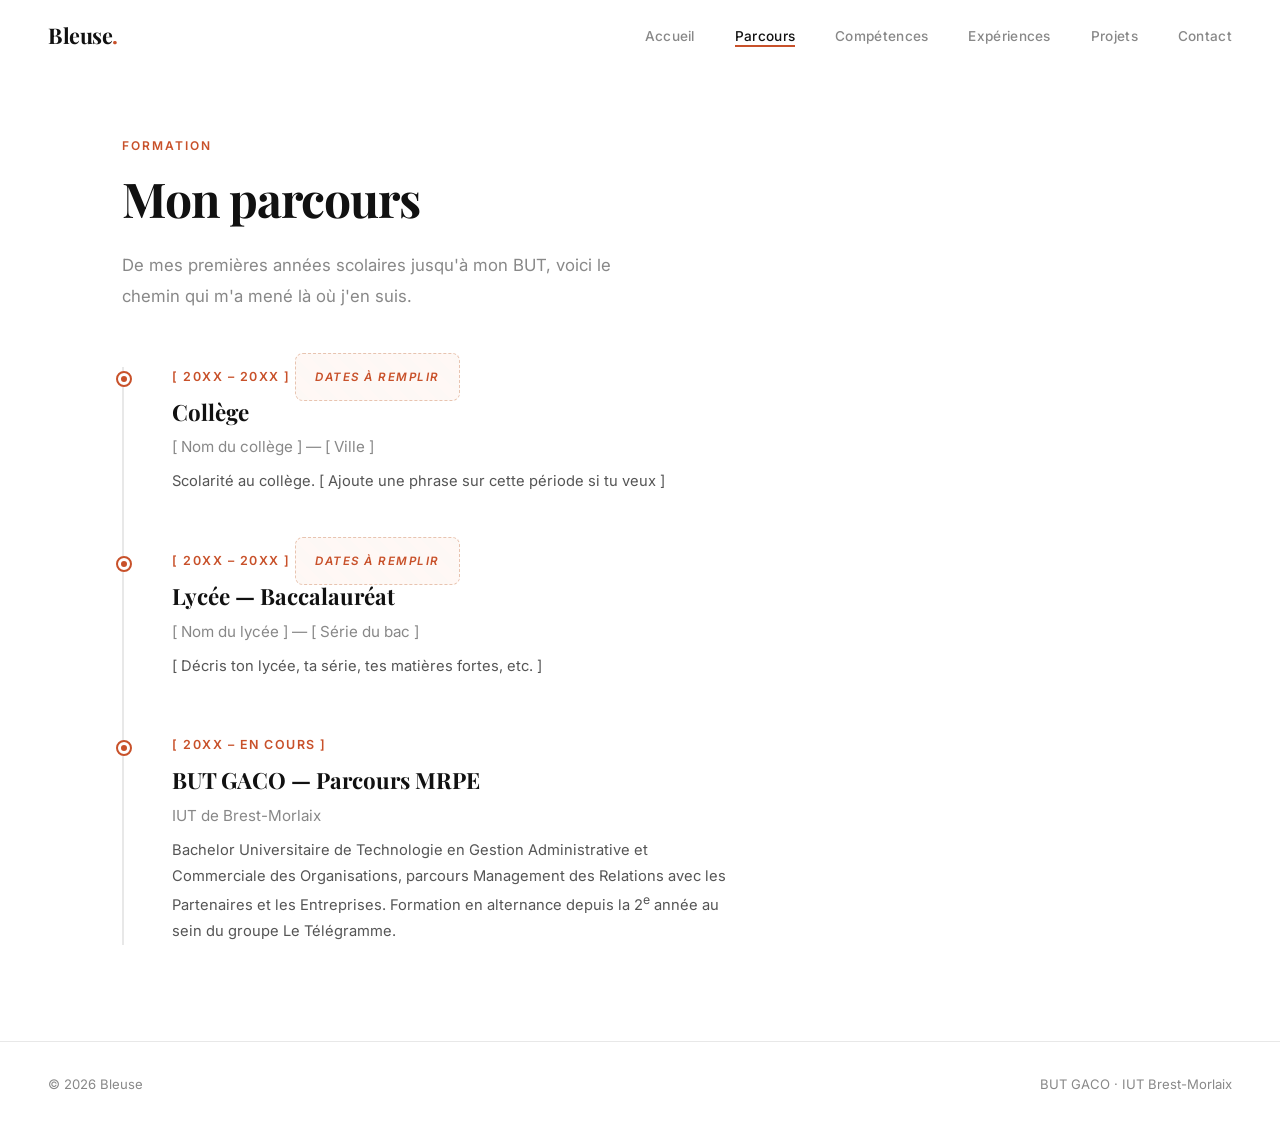
==== parcours.html @ 8c4c579a "feat: rebuild portfolio — modern multi-page site with trading card projects - 6 pages: Accueil, Parc" ====
<!DOCTYPE html>
<html lang="fr">
<head>
  <meta charset="UTF-8" />
  <meta name="viewport" content="width=device-width, initial-scale=1.0" />
  <title>Parcours — Bleuse</title>
  <link rel="preconnect" href="https://fonts.googleapis.com" />
  <link href="https://fonts.googleapis.com/css2?family=Playfair+Display:wght@400;700;900&family=Inter:wght@300;400;500;600&display=swap" rel="stylesheet" />
  <link rel="stylesheet" href="style.css" />
</head>
<body>

  <!-- ===== NAVIGATION ===== -->
  <nav class="nav" id="nav">
    <a href="index.html" class="nav-logo">Bleuse<span class="dot">.</span></a>
    <button class="nav-toggle" id="navToggle" aria-label="Ouvrir le menu">
      <span></span><span></span>
    </button>
    <ul class="nav-menu" id="navMenu">
      <li><a href="index.html" class="nav-link">Accueil</a></li>
      <li><a href="parcours.html" class="nav-link">Parcours</a></li>
      <li><a href="competences.html" class="nav-link">Compétences</a></li>
      <li><a href="experiences.html" class="nav-link">Expériences</a></li>
      <li><a href="projets.html" class="nav-link">Projets</a></li>
      <li><a href="contact.html" class="nav-link">Contact</a></li>
    </ul>
  </nav>

  <!-- ===== CONTENU ===== -->
  <main>
    <section class="section">
      <div class="container">

        <p class="section-label reveal">Formation</p>
        <h1 class="section-title reveal reveal-delay-1">Mon parcours</h1>
        <p class="section-sub reveal reveal-delay-2">
          De mes premières années scolaires jusqu'à mon BUT, voici le chemin qui m'a mené là où j'en suis.
        </p>

        <!-- ===== FRISE CHRONOLOGIQUE ===== -->
        <!-- ▼ Ajoute ou modifie les étapes ici. Duplique un bloc .timeline-item pour en ajouter. -->
        <div class="timeline">

          <!-- ÉTAPE 1 — Collège -->
          <div class="timeline-item reveal">
            <div class="timeline-dot"></div>
            <!-- ▼ Remplace "20XX – 20XX" par tes vraies dates -->
            <p class="timeline-date">[ 20XX – 20XX ] <span class="placeholder-block" style="display:inline;font-size:0.72rem;">dates à remplir</span></p>
            <h2 class="timeline-title">Collège</h2>
            <!-- ▼ Remplace par le nom de ton collège -->
            <p class="timeline-sub">[ Nom du collège ] — [ Ville ]</p>
            <p class="timeline-desc">
              <!-- ▼ Décris cette période si tu veux (optionnel) -->
              Scolarité au collège. [ Ajoute une phrase sur cette période si tu veux ]
            </p>
          </div>

          <!-- ÉTAPE 2 — Lycée -->
          <div class="timeline-item reveal">
            <div class="timeline-dot"></div>
            <p class="timeline-date">[ 20XX – 20XX ] <span class="placeholder-block" style="display:inline;font-size:0.72rem;">dates à remplir</span></p>
            <h2 class="timeline-title">Lycée — Baccalauréat</h2>
            <!-- ▼ Remplace par le nom de ton lycée et ta série de bac -->
            <p class="timeline-sub">[ Nom du lycée ] — [ Série du bac ]</p>
            <p class="timeline-desc">
              <!-- ▼ Décris cette période -->
              [ Décris ton lycée, ta série, tes matières fortes, etc. ]
            </p>
          </div>

          <!-- ÉTAPE 3 — BUT GACO -->
          <div class="timeline-item reveal">
            <div class="timeline-dot" style="background: var(--accent); outline-color: var(--accent);"></div>
            <p class="timeline-date">[ 20XX – En cours ]</p>
            <h2 class="timeline-title">BUT GACO — Parcours MRPE</h2>
            <p class="timeline-sub">IUT de Brest-Morlaix</p>
            <p class="timeline-desc">
              Bachelor Universitaire de Technologie en Gestion Administrative et Commerciale des Organisations,
              parcours Management des Relations avec les Partenaires et les Entreprises.
              Formation en alternance depuis la 2<sup>e</sup> année au sein du groupe Le Télégramme.
            </p>
          </div>

          <!-- ▼ AJOUTE D'AUTRES ÉTAPES ICI si besoin (copie-colle un .timeline-item) -->

        </div>

      </div>
    </section>
  </main>

  <!-- ===== FOOTER ===== -->
  <footer>
    <span>© 2026 Bleuse</span>
    <span>BUT GACO · IUT Brest-Morlaix</span>
  </footer>

  <script src="script.js"></script>
</body>
</html>
---- style.css ----
/* ============================================
   VARIABLES GLOBALES — modifie les couleurs ici
   ============================================ */
:root {
  --bg: #ffffff;
  --bg-alt: #f7f6f3;
  --text: #111111;
  --muted: #888888;
  --border: #e8e8e8;
  --accent: #c8512a;        /* couleur principale — change ici */
  --accent-light: #fdf0eb;
  --nav-h: 72px;
  --radius: 14px;
  --shadow: 0 4px 24px rgba(0,0,0,0.07);
  --shadow-hover: 0 16px 48px rgba(0,0,0,0.14);
  --font-serif: 'Playfair Display', Georgia, serif;
  --font-sans: 'Inter', system-ui, sans-serif;
  --transition: 0.35s cubic-bezier(0.4, 0, 0.2, 1);
}

/* ============================================
   RESET
   ============================================ */
*, *::before, *::after { box-sizing: border-box; margin: 0; padding: 0; }
html { scroll-behavior: smooth; -webkit-font-smoothing: antialiased; }
body { background: var(--bg); color: var(--text); font-family: var(--font-sans); line-height: 1.6; overflow-x: hidden; }
a { color: inherit; text-decoration: none; }
ul { list-style: none; }
img { max-width: 100%; display: block; }
button { cursor: pointer; border: none; background: none; font-family: inherit; }

/* ============================================
   NAVIGATION — partagée sur toutes les pages
   ============================================ */
.nav {
  position: fixed;
  top: 0; left: 0; right: 0;
  z-index: 200;
  height: var(--nav-h);
  display: flex;
  align-items: center;
  justify-content: space-between;
  padding: 0 3rem;
  background: rgba(255,255,255,0.92);
  backdrop-filter: blur(16px);
  -webkit-backdrop-filter: blur(16px);
  border-bottom: 1px solid transparent;
  transition: border-color var(--transition), box-shadow var(--transition);
}
.nav.scrolled { border-color: var(--border); }

.nav-logo {
  font-family: var(--font-serif);
  font-size: 1.35rem;
  font-weight: 700;
  letter-spacing: -0.5px;
}
.nav-logo .dot { color: var(--accent); }

.nav-menu {
  display: flex;
  align-items: center;
  gap: 2.5rem;
}
.nav-link {
  font-size: 0.85rem;
  font-weight: 500;
  color: var(--muted);
  letter-spacing: 0.3px;
  transition: color 0.2s;
  position: relative;
}
.nav-link::after {
  content: '';
  position: absolute;
  bottom: -3px; left: 0; right: 0;
  height: 1.5px;
  background: var(--accent);
  transform: scaleX(0);
  transition: transform 0.25s;
}
.nav-link:hover, .nav-link.active { color: var(--text); }
.nav-link:hover::after, .nav-link.active::after { transform: scaleX(1); }

/* Burger mobile */
.nav-toggle {
  display: none;
  flex-direction: column;
  gap: 5px;
  padding: 4px;
}
.nav-toggle span {
  display: block;
  width: 24px;
  height: 2px;
  background: var(--text);
  transition: transform 0.3s, opacity 0.3s;
}
.nav-toggle.open span:nth-child(1) { transform: translateY(7px) rotate(45deg); }
.nav-toggle.open span:nth-child(2) { opacity: 0; }

/* ============================================
   BOUTONS
   ============================================ */
.btn {
  display: inline-flex;
  align-items: center;
  gap: 0.5rem;
  padding: 0.8rem 2rem;
  border-radius: 99px;
  font-size: 0.88rem;
  font-weight: 600;
  letter-spacing: 0.3px;
  transition: all 0.25s;
}
.btn-dark {
  background: var(--text);
  color: #fff;
}
.btn-dark:hover { background: #333; transform: translateY(-2px); box-shadow: var(--shadow); }
.btn-outline {
  border: 1.5px solid var(--border);
  color: var(--text);
}
.btn-outline:hover { border-color: var(--text); transform: translateY(-2px); }
.btn-accent {
  background: var(--accent);
  color: #fff;
}
.btn-accent:hover { background: #b84521; transform: translateY(-2px); box-shadow: 0 8px 24px rgba(200,81,42,0.3); }

/* ============================================
   LAYOUT UTILITAIRES
   ============================================ */
.container {
  max-width: 1100px;
  margin: 0 auto;
  padding: 0 2rem;
}
.section {
  padding: calc(var(--nav-h) + 4rem) 2rem 6rem;
}
.section + .section { padding-top: 6rem; }

.section-label {
  font-size: 0.75rem;
  font-weight: 600;
  letter-spacing: 2px;
  text-transform: uppercase;
  color: var(--accent);
  margin-bottom: 1rem;
}
.section-title {
  font-family: var(--font-serif);
  font-size: clamp(2rem, 4vw, 3rem);
  font-weight: 700;
  line-height: 1.15;
  letter-spacing: -1px;
  margin-bottom: 1.5rem;
}
.section-sub {
  color: var(--muted);
  font-size: 1.05rem;
  max-width: 520px;
  line-height: 1.8;
  margin-bottom: 3.5rem;
}

/* ============================================
   ANIMATIONS AU SCROLL
   ============================================ */
.reveal {
  opacity: 0;
  transform: translateY(28px);
  transition: opacity 0.7s var(--transition), transform 0.7s var(--transition);
}
.reveal.visible { opacity: 1; transform: none; }
.reveal-delay-1 { transition-delay: 0.1s; }
.reveal-delay-2 { transition-delay: 0.2s; }
.reveal-delay-3 { transition-delay: 0.3s; }
.reveal-delay-4 { transition-delay: 0.4s; }

/* ============================================
   PAGE ACCUEIL (index.html)
   ============================================ */
.hero {
  min-height: 100vh;
  display: flex;
  flex-direction: column;
  justify-content: center;
  padding: calc(var(--nav-h) + 2rem) 3rem 4rem;
  max-width: 1100px;
  margin: 0 auto;
}
.hero-eyebrow {
  font-size: 0.8rem;
  font-weight: 600;
  letter-spacing: 2.5px;
  text-transform: uppercase;
  color: var(--accent);
  margin-bottom: 1.5rem;
}
.hero-name {
  font-family: var(--font-serif);
  font-size: clamp(4rem, 12vw, 10rem);
  font-weight: 900;
  letter-spacing: -4px;
  line-height: 0.9;
  color: var(--text);
  margin-bottom: 2.5rem;
}
.hero-name span { color: var(--accent); }
.hero-tagline {
  font-size: clamp(1rem, 2vw, 1.25rem);
  color: var(--muted);
  max-width: 560px;
  line-height: 1.7;
  margin-bottom: 3rem;
}
.hero-cta { display: flex; gap: 1rem; flex-wrap: wrap; }

.hero-scroll {
  position: absolute;
  bottom: 2.5rem;
  left: 3rem;
  display: flex;
  align-items: center;
  gap: 0.8rem;
  color: var(--muted);
  font-size: 0.75rem;
  letter-spacing: 1.5px;
  text-transform: uppercase;
}
.hero-scroll-line {
  width: 40px;
  height: 1px;
  background: var(--muted);
}

/* ============================================
   PAGE PARCOURS (parcours.html)
   ============================================ */
.timeline {
  position: relative;
  padding-left: 3rem;
  border-left: 2px solid var(--border);
  display: flex;
  flex-direction: column;
  gap: 3.5rem;
}
.timeline-item { position: relative; }
.timeline-dot {
  position: absolute;
  left: calc(-3rem - 6px);
  top: 0.4rem;
  width: 12px;
  height: 12px;
  border-radius: 50%;
  background: var(--accent);
  border: 3px solid var(--bg);
  outline: 2px solid var(--accent);
}
.timeline-date {
  font-size: 0.78rem;
  font-weight: 600;
  letter-spacing: 1.5px;
  text-transform: uppercase;
  color: var(--accent);
  margin-bottom: 0.5rem;
}
.timeline-title {
  font-family: var(--font-serif);
  font-size: 1.4rem;
  font-weight: 700;
  margin-bottom: 0.3rem;
}
.timeline-sub { color: var(--muted); font-size: 0.95rem; margin-bottom: 0.6rem; }
.timeline-desc { color: #555; font-size: 0.92rem; line-height: 1.75; max-width: 560px; }

/* ============================================
   PAGE COMPÉTENCES (competences.html)
   ============================================ */
.skills-grid {
  display: grid;
  grid-template-columns: repeat(auto-fit, minmax(260px, 1fr));
  gap: 1.5rem;
}
.skill-cat {
  background: var(--bg-alt);
  border: 1px solid var(--border);
  border-radius: var(--radius);
  padding: 2rem;
  transition: box-shadow 0.25s, transform 0.25s;
}
.skill-cat:hover { box-shadow: var(--shadow); transform: translateY(-3px); }
.skill-cat-icon { font-size: 1.8rem; margin-bottom: 1rem; }
.skill-cat-title {
  font-family: var(--font-serif);
  font-size: 1.1rem;
  font-weight: 700;
  margin-bottom: 1.2rem;
}
.skill-tags { display: flex; flex-wrap: wrap; gap: 0.5rem; }
.skill-tag {
  background: var(--bg);
  border: 1px solid var(--border);
  border-radius: 99px;
  padding: 0.3rem 0.9rem;
  font-size: 0.8rem;
  color: #555;
}
.skill-tag.placeholder { color: var(--muted); border-style: dashed; font-style: italic; }

/* ============================================
   PAGE EXPÉRIENCES (experiences.html)
   ============================================ */
.exp-list { display: flex; flex-direction: column; gap: 2rem; max-width: 760px; }
.exp-card {
  background: var(--bg-alt);
  border: 1px solid var(--border);
  border-radius: var(--radius);
  padding: 2.2rem;
  transition: box-shadow 0.25s;
}
.exp-card:hover { box-shadow: var(--shadow); }
.exp-header { display: flex; align-items: flex-start; justify-content: space-between; gap: 1rem; margin-bottom: 0.8rem; }
.exp-company {
  font-family: var(--font-serif);
  font-size: 1.25rem;
  font-weight: 700;
}
.exp-badge {
  font-size: 0.72rem;
  font-weight: 600;
  letter-spacing: 1px;
  padding: 0.3rem 0.9rem;
  border-radius: 99px;
  white-space: nowrap;
}
.exp-badge.current { background: var(--accent-light); color: var(--accent); }
.exp-badge.past { background: var(--bg-alt); border: 1px solid var(--border); color: var(--muted); }
.exp-role { font-weight: 600; color: var(--text); margin-bottom: 0.3rem; }
.exp-dates { font-size: 0.82rem; color: var(--muted); margin-bottom: 1rem; }
.exp-desc ul { padding-left: 1.2rem; list-style: disc; }
.exp-desc li { font-size: 0.92rem; color: #555; margin-bottom: 0.4rem; line-height: 1.65; }

/* ============================================
   PAGE PROJETS — CARTES (projets.html)
   ============================================ */
.cards-grid {
  display: grid;
  grid-template-columns: repeat(auto-fill, minmax(240px, 1fr));
  gap: 1.5rem;
}

/* Carte style "trading card" */
.card {
  aspect-ratio: 2 / 3;
  border-radius: 16px;
  border: 1px solid var(--border);
  overflow: hidden;
  cursor: pointer;
  box-shadow: var(--shadow);
  transition: transform 0.3s var(--transition), box-shadow 0.3s var(--transition);
  display: flex;
  flex-direction: column;
  background: var(--bg);
  position: relative;
}
.card:hover {
  transform: translateY(-10px) scale(1.02);
  box-shadow: var(--shadow-hover);
}

/* Partie haute colorée de la carte */
.card-visual {
  flex: 1;
  display: flex;
  align-items: flex-start;
  justify-content: space-between;
  padding: 1.2rem;
  position: relative;
}
.card-number {
  font-family: var(--font-serif);
  font-size: 0.75rem;
  font-weight: 700;
  color: rgba(255,255,255,0.7);
  letter-spacing: 1px;
}
.card-category {
  font-size: 0.65rem;
  font-weight: 600;
  letter-spacing: 1.5px;
  text-transform: uppercase;
  background: rgba(255,255,255,0.2);
  color: rgba(255,255,255,0.9);
  padding: 0.25rem 0.7rem;
  border-radius: 99px;
}

/* Partie basse de la carte (blanche) */
.card-body {
  padding: 1rem 1.2rem 1.2rem;
  background: var(--bg);
  border-top: 1px solid rgba(0,0,0,0.06);
}
.card-title {
  font-family: var(--font-serif);
  font-size: 1rem;
  font-weight: 700;
  line-height: 1.3;
  margin-bottom: 0.4rem;
}
.card-year {
  font-size: 0.78rem;
  color: var(--muted);
  font-weight: 500;
}

/* Panneau de détail projet */
.detail-overlay {
  position: fixed;
  inset: 0;
  background: rgba(0,0,0,0);
  z-index: 300;
  pointer-events: none;
  transition: background 0.4s;
}
.detail-overlay.open {
  background: rgba(0,0,0,0.4);
  pointer-events: all;
}
.detail-panel {
  position: fixed;
  top: 0; right: 0; bottom: 0;
  width: min(560px, 100vw);
  background: var(--bg);
  z-index: 301;
  overflow-y: auto;
  transform: translateX(100%);
  transition: transform 0.45s cubic-bezier(0.4, 0, 0.2, 1);
  padding: 3rem 2.5rem;
  box-shadow: -20px 0 60px rgba(0,0,0,0.12);
}
.detail-panel.open { transform: translateX(0); }

.detail-close {
  display: flex;
  align-items: center;
  gap: 0.5rem;
  font-size: 0.82rem;
  font-weight: 600;
  color: var(--muted);
  margin-bottom: 2.5rem;
  transition: color 0.2s;
}
.detail-close:hover { color: var(--text); }
.detail-close::before { content: '←'; font-size: 1rem; }

.detail-color-band {
  height: 6px;
  border-radius: 99px;
  margin-bottom: 2rem;
}
.detail-number { font-size: 0.78rem; color: var(--muted); letter-spacing: 1.5px; text-transform: uppercase; margin-bottom: 0.5rem; }
.detail-title {
  font-family: var(--font-serif);
  font-size: clamp(1.6rem, 4vw, 2.2rem);
  font-weight: 700;
  line-height: 1.2;
  margin-bottom: 0.7rem;
}
.detail-meta { color: var(--muted); font-size: 0.85rem; margin-bottom: 2rem; padding-bottom: 2rem; border-bottom: 1px solid var(--border); }
.detail-section-title { font-weight: 700; font-size: 0.82rem; letter-spacing: 1px; text-transform: uppercase; color: var(--accent); margin-bottom: 0.7rem; }
.detail-desc { color: #444; line-height: 1.8; font-size: 0.95rem; margin-bottom: 2rem; }
.detail-actions { display: flex; flex-direction: column; gap: 0.8rem; }

/* ============================================
   PAGE CONTACT (contact.html)
   ============================================ */
.contact-grid {
  display: grid;
  grid-template-columns: 1fr 1fr;
  gap: 4rem;
  align-items: start;
}
.contact-links { display: flex; flex-direction: column; gap: 1rem; }
.contact-item {
  display: flex;
  align-items: center;
  gap: 1.2rem;
  padding: 1.4rem 1.6rem;
  border: 1px solid var(--border);
  border-radius: var(--radius);
  transition: border-color 0.25s, box-shadow 0.25s;
}
.contact-item:hover { border-color: var(--accent); box-shadow: 0 4px 16px rgba(200,81,42,0.08); }
.contact-item-icon { font-size: 1.4rem; }
.contact-item-label { font-size: 0.72rem; font-weight: 700; letter-spacing: 1.5px; text-transform: uppercase; color: var(--muted); }
.contact-item-value { font-size: 0.92rem; font-weight: 500; margin-top: 0.1rem; }

.cv-section {
  background: var(--bg-alt);
  border: 1px solid var(--border);
  border-radius: var(--radius);
  padding: 2rem;
  text-align: center;
}
.cv-section p { color: var(--muted); font-size: 0.88rem; margin-bottom: 1.5rem; }

/* ============================================
   FOOTER
   ============================================ */
footer {
  border-top: 1px solid var(--border);
  padding: 2rem 3rem;
  display: flex;
  justify-content: space-between;
  align-items: center;
  color: var(--muted);
  font-size: 0.82rem;
}

/* ============================================
   PLACEHOLDER — zones à remplir
   ============================================ */
.placeholder-block {
  background: repeating-linear-gradient(
    45deg,
    #fdf8f5,
    #fdf8f5 10px,
    #fff8f5 10px,
    #fff8f5 20px
  );
  border: 1.5px dashed #e8c4b0;
  border-radius: 8px;
  padding: 1rem 1.2rem;
  color: var(--accent);
  font-size: 0.82rem;
  font-style: italic;
  margin-top: 0.5rem;
}

/* ============================================
   RESPONSIVE MOBILE
   ============================================ */
@media (max-width: 768px) {
  .nav { padding: 0 1.5rem; }
  .nav-menu {
    display: none;
    position: fixed;
    top: var(--nav-h); left: 0; right: 0;
    background: var(--bg);
    border-bottom: 1px solid var(--border);
    flex-direction: column;
    gap: 0;
    padding: 1rem 0;
  }
  .nav-menu.open { display: flex; }
  .nav-link { padding: 0.9rem 2rem; font-size: 0.95rem; }
  .nav-link::after { display: none; }
  .nav-toggle { display: flex; }

  .hero { padding: calc(var(--nav-h) + 2rem) 1.5rem 4rem; }
  .hero-name { letter-spacing: -2px; }
  .hero-scroll { display: none; }

  .section { padding: calc(var(--nav-h) + 2rem) 1.5rem 4rem; }

  .contact-grid { grid-template-columns: 1fr; gap: 2rem; }

  .cards-grid { grid-template-columns: repeat(2, 1fr); gap: 1rem; }

  footer { flex-direction: column; gap: 0.5rem; text-align: center; }
}

@media (max-width: 400px) {
  .cards-grid { grid-template-columns: 1fr; }
}
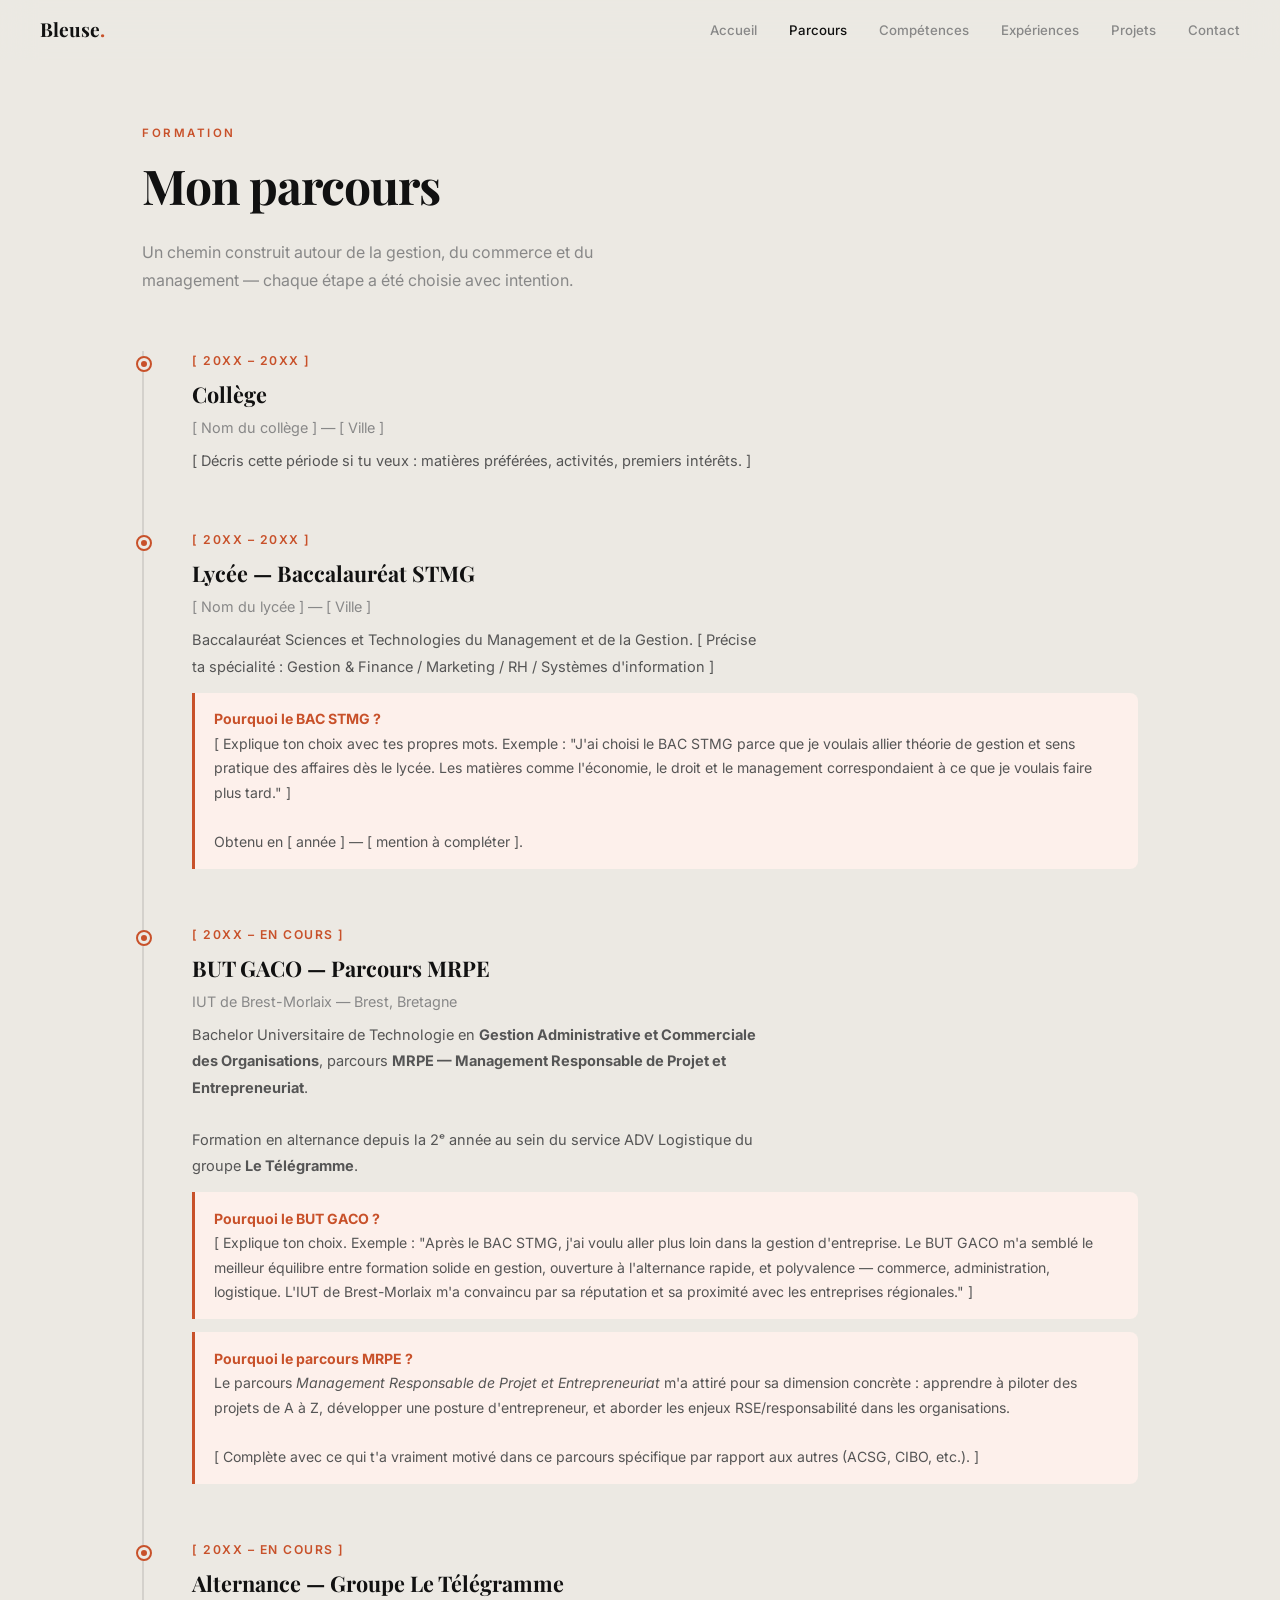
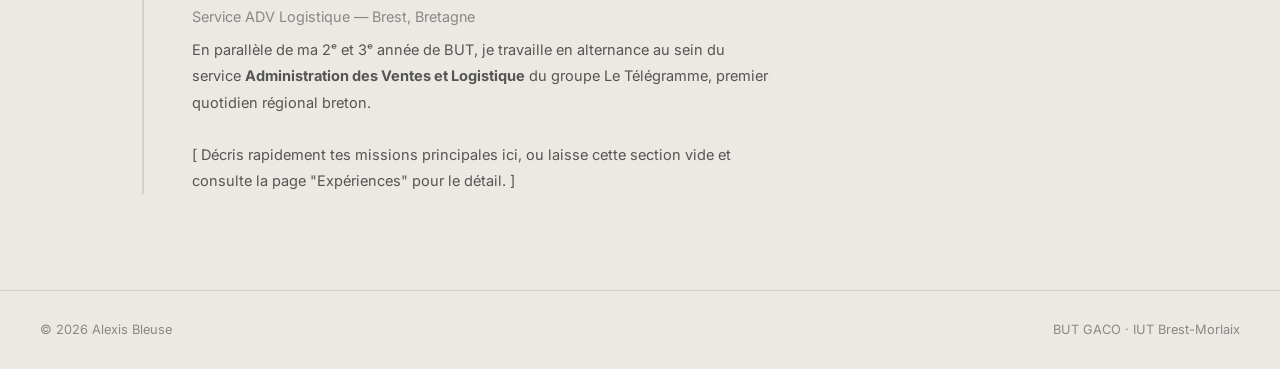
==== commit c3991123: "feat: trading card portfolio — full evanfasquelle-inspired redesign - 12 trading cards (PROFILE holo" ====
--- a/parcours.html
+++ b/parcours.html
@@ -3,7 +3,7 @@
 <head>
   <meta charset="UTF-8" />
   <meta name="viewport" content="width=device-width, initial-scale=1.0" />
-  <title>Parcours — Bleuse</title>
+  <title>Parcours — Alexis Bleuse</title>
   <link rel="preconnect" href="https://fonts.googleapis.com" />
   <link href="https://fonts.googleapis.com/css2?family=Playfair+Display:wght@400;700;900&family=Inter:wght@300;400;500;600&display=swap" rel="stylesheet" />
   <link rel="stylesheet" href="style.css" />
@@ -13,9 +13,7 @@
   <!-- ===== NAVIGATION ===== -->
   <nav class="nav" id="nav">
     <a href="index.html" class="nav-logo">Bleuse<span class="dot">.</span></a>
-    <button class="nav-toggle" id="navToggle" aria-label="Ouvrir le menu">
-      <span></span><span></span>
-    </button>
+    <button class="nav-toggle" id="navToggle" aria-label="Menu"><span></span><span></span></button>
     <ul class="nav-menu" id="navMenu">
       <li><a href="index.html" class="nav-link">Accueil</a></li>
       <li><a href="parcours.html" class="nav-link">Parcours</a></li>
@@ -26,7 +24,6 @@
     </ul>
   </nav>
 
-  <!-- ===== CONTENU ===== -->
   <main>
     <section class="section">
       <div class="container">
@@ -34,50 +31,91 @@
         <p class="section-label reveal">Formation</p>
         <h1 class="section-title reveal reveal-delay-1">Mon parcours</h1>
         <p class="section-sub reveal reveal-delay-2">
-          De mes premières années scolaires jusqu'à mon BUT, voici le chemin qui m'a mené là où j'en suis.
+          Un chemin construit autour de la gestion, du commerce et du management — chaque étape a été choisie avec intention.
         </p>
 
-        <!-- ===== FRISE CHRONOLOGIQUE ===== -->
-        <!-- ▼ Ajoute ou modifie les étapes ici. Duplique un bloc .timeline-item pour en ajouter. -->
         <div class="timeline">
 
-          <!-- ÉTAPE 1 — Collège -->
+          <!-- COLLÈGE -->
           <div class="timeline-item reveal">
             <div class="timeline-dot"></div>
-            <!-- ▼ Remplace "20XX – 20XX" par tes vraies dates -->
-            <p class="timeline-date">[ 20XX – 20XX ] <span class="placeholder-block" style="display:inline;font-size:0.72rem;">dates à remplir</span></p>
+            <!-- ▼ Remplace les dates et le nom de l'établissement -->
+            <p class="timeline-date">[ 20XX – 20XX ]</p>
             <h2 class="timeline-title">Collège</h2>
-            <!-- ▼ Remplace par le nom de ton collège -->
             <p class="timeline-sub">[ Nom du collège ] — [ Ville ]</p>
             <p class="timeline-desc">
-              <!-- ▼ Décris cette période si tu veux (optionnel) -->
-              Scolarité au collège. [ Ajoute une phrase sur cette période si tu veux ]
+              [ Décris cette période si tu veux : matières préférées, activités, premiers intérêts. ]
             </p>
           </div>
 
-          <!-- ÉTAPE 2 — Lycée -->
+          <!-- LYCÉE — BAC STMG (ou autre) -->
           <div class="timeline-item reveal">
             <div class="timeline-dot"></div>
-            <p class="timeline-date">[ 20XX – 20XX ] <span class="placeholder-block" style="display:inline;font-size:0.72rem;">dates à remplir</span></p>
-            <h2 class="timeline-title">Lycée — Baccalauréat</h2>
-            <!-- ▼ Remplace par le nom de ton lycée et ta série de bac -->
-            <p class="timeline-sub">[ Nom du lycée ] — [ Série du bac ]</p>
+            <!-- ▼ Remplace "STMG" si tu as fait un autre bac -->
+            <p class="timeline-date">[ 20XX – 20XX ]</p>
+            <h2 class="timeline-title">Lycée — Baccalauréat STMG</h2>
+            <!-- ▼ Nom du lycée -->
+            <p class="timeline-sub">[ Nom du lycée ] — [ Ville ]</p>
             <p class="timeline-desc">
-              <!-- ▼ Décris cette période -->
-              [ Décris ton lycée, ta série, tes matières fortes, etc. ]
+              Baccalauréat Sciences et Technologies du Management et de la Gestion.
+              [ Précise ta spécialité : Gestion & Finance / Marketing / RH / Systèmes d'information ]
             </p>
+            <!-- Encadré "Pourquoi ce choix ?" -->
+            <div class="timeline-why reveal">
+              <strong>Pourquoi le BAC STMG ?</strong><br>
+              [ Explique ton choix avec tes propres mots. Exemple : "J'ai choisi le BAC STMG parce que
+              je voulais allier théorie de gestion et sens pratique des affaires dès le lycée. Les matières
+              comme l'économie, le droit et le management correspondaient à ce que je voulais faire plus tard." ]
+              <br><br>
+              <!-- ▼ Remplace par ta vraie mention/note si tu veux la mettre -->
+              Obtenu en [ année ] — [ mention à compléter ].
+            </div>
           </div>
 
-          <!-- ÉTAPE 3 — BUT GACO -->
+          <!-- BUT GACO -->
           <div class="timeline-item reveal">
-            <div class="timeline-dot" style="background: var(--accent); outline-color: var(--accent);"></div>
+            <div class="timeline-dot" style="background:var(--accent);outline-color:var(--accent);"></div>
             <p class="timeline-date">[ 20XX – En cours ]</p>
             <h2 class="timeline-title">BUT GACO — Parcours MRPE</h2>
-            <p class="timeline-sub">IUT de Brest-Morlaix</p>
+            <p class="timeline-sub">IUT de Brest-Morlaix — Brest, Bretagne</p>
             <p class="timeline-desc">
-              Bachelor Universitaire de Technologie en Gestion Administrative et Commerciale des Organisations,
-              parcours Management des Relations avec les Partenaires et les Entreprises.
-              Formation en alternance depuis la 2<sup>e</sup> année au sein du groupe Le Télégramme.
+              Bachelor Universitaire de Technologie en <strong>Gestion Administrative et Commerciale des Organisations</strong>,
+              parcours <strong>MRPE — Management Responsable de Projet et Entrepreneuriat</strong>.
+              <br><br>
+              Formation en alternance depuis la 2ᵉ année au sein du service ADV Logistique du groupe
+              <strong>Le Télégramme</strong>.
+            </p>
+            <div class="timeline-why reveal">
+              <strong>Pourquoi le BUT GACO ?</strong><br>
+              [ Explique ton choix. Exemple : "Après le BAC STMG, j'ai voulu aller plus loin dans la gestion
+              d'entreprise. Le BUT GACO m'a semblé le meilleur équilibre entre formation solide en gestion,
+              ouverture à l'alternance rapide, et polyvalence — commerce, administration, logistique. L'IUT de
+              Brest-Morlaix m'a convaincu par sa réputation et sa proximité avec les entreprises régionales." ]
+            </div>
+            <div class="timeline-why reveal" style="margin-top:0.8rem;">
+              <strong>Pourquoi le parcours MRPE ?</strong><br>
+              Le parcours <em>Management Responsable de Projet et Entrepreneuriat</em> m'a attiré pour sa
+              dimension concrète : apprendre à piloter des projets de A à Z, développer une posture
+              d'entrepreneur, et aborder les enjeux RSE/responsabilité dans les organisations.
+              <br><br>
+              [ Complète avec ce qui t'a vraiment motivé dans ce parcours spécifique par rapport aux autres
+              (ACSG, CIBO, etc.). ]
+            </div>
+          </div>
+
+          <!-- ALTERNANCE (peut rester ici ou aller dans "Expériences") -->
+          <div class="timeline-item reveal">
+            <div class="timeline-dot" style="background:var(--accent);outline-color:var(--accent);"></div>
+            <p class="timeline-date">[ 20XX – En cours ]</p>
+            <h2 class="timeline-title">Alternance — Groupe Le Télégramme</h2>
+            <p class="timeline-sub">Service ADV Logistique — Brest, Bretagne</p>
+            <p class="timeline-desc">
+              En parallèle de ma 2ᵉ et 3ᵉ année de BUT, je travaille en alternance au sein du service
+              <strong>Administration des Ventes et Logistique</strong> du groupe Le Télégramme,
+              premier quotidien régional breton.
+              <br><br>
+              [ Décris rapidement tes missions principales ici, ou laisse cette section vide et
+              consulte la page "Expériences" pour le détail. ]
             </p>
           </div>
 
@@ -89,9 +127,8 @@
     </section>
   </main>
 
-  <!-- ===== FOOTER ===== -->
   <footer>
-    <span>© 2026 Bleuse</span>
+    <span>© 2026 Alexis Bleuse</span>
     <span>BUT GACO · IUT Brest-Morlaix</span>
   </footer>
 
--- a/style.css
+++ b/style.css
@@ -1,36 +1,40 @@
 /* ============================================
-   VARIABLES GLOBALES — modifie les couleurs ici
+   VARIABLES — modifie les couleurs ici
    ============================================ */
 :root {
-  --bg: #ffffff;
-  --bg-alt: #f7f6f3;
+  --bg: #ece9e3;            /* beige chaud du fond */
+  --card-bg: #ffffff;
   --text: #111111;
   --muted: #888888;
-  --border: #e8e8e8;
-  --accent: #c8512a;        /* couleur principale — change ici */
+  --border: rgba(0,0,0,0.1);
+  --accent: #c8512a;
   --accent-light: #fdf0eb;
-  --nav-h: 72px;
-  --radius: 14px;
-  --shadow: 0 4px 24px rgba(0,0,0,0.07);
-  --shadow-hover: 0 16px 48px rgba(0,0,0,0.14);
+  --nav-h: 60px;
+  --card-w: 300px;
+  --card-h: 420px;
   --font-serif: 'Playfair Display', Georgia, serif;
   --font-sans: 'Inter', system-ui, sans-serif;
-  --transition: 0.35s cubic-bezier(0.4, 0, 0.2, 1);
+  --ease: cubic-bezier(0.4, 0, 0.2, 1);
 }
 
 /* ============================================
    RESET
    ============================================ */
 *, *::before, *::after { box-sizing: border-box; margin: 0; padding: 0; }
-html { scroll-behavior: smooth; -webkit-font-smoothing: antialiased; }
-body { background: var(--bg); color: var(--text); font-family: var(--font-sans); line-height: 1.6; overflow-x: hidden; }
+html { -webkit-font-smoothing: antialiased; }
+body {
+  background: var(--bg);
+  color: var(--text);
+  font-family: var(--font-sans);
+  line-height: 1.6;
+  overflow-x: hidden;
+}
 a { color: inherit; text-decoration: none; }
 ul { list-style: none; }
-img { max-width: 100%; display: block; }
 button { cursor: pointer; border: none; background: none; font-family: inherit; }
 
 /* ============================================
-   NAVIGATION — partagée sur toutes les pages
+   NAVIGATION (pages secondaires)
    ============================================ */
 .nav {
   position: fixed;
@@ -40,140 +44,62 @@
   display: flex;
   align-items: center;
   justify-content: space-between;
-  padding: 0 3rem;
-  background: rgba(255,255,255,0.92);
+  padding: 0 2.5rem;
+  background: rgba(236,233,227,0.9);
   backdrop-filter: blur(16px);
   -webkit-backdrop-filter: blur(16px);
   border-bottom: 1px solid transparent;
-  transition: border-color var(--transition), box-shadow var(--transition);
+  transition: border-color 0.3s;
 }
 .nav.scrolled { border-color: var(--border); }
-
-.nav-logo {
-  font-family: var(--font-serif);
-  font-size: 1.35rem;
-  font-weight: 700;
-  letter-spacing: -0.5px;
-}
+.nav-logo { font-family: var(--font-serif); font-size: 1.2rem; font-weight: 700; }
 .nav-logo .dot { color: var(--accent); }
-
-.nav-menu {
-  display: flex;
-  align-items: center;
-  gap: 2.5rem;
-}
-.nav-link {
+.nav-menu { display: flex; align-items: center; gap: 2rem; }
+.nav-link { font-size: 0.83rem; font-weight: 500; color: var(--muted); transition: color 0.2s; }
+.nav-link:hover, .nav-link.active { color: var(--text); }
+.nav-toggle { display: none; flex-direction: column; gap: 5px; }
+.nav-toggle span { display: block; width: 22px; height: 1.5px; background: var(--text); transition: 0.3s; }
+.nav-toggle.open span:nth-child(1) { transform: translateY(6.5px) rotate(45deg); }
+.nav-toggle.open span:nth-child(2) { opacity: 0; }
+
+/* ============================================
+   BOUTONS
+   ============================================ */
+.btn {
+  display: inline-flex; align-items: center; gap: 0.4rem;
+  padding: 0.75rem 1.8rem;
+  border-radius: 99px;
   font-size: 0.85rem;
-  font-weight: 500;
-  color: var(--muted);
-  letter-spacing: 0.3px;
-  transition: color 0.2s;
-  position: relative;
-}
-.nav-link::after {
-  content: '';
-  position: absolute;
-  bottom: -3px; left: 0; right: 0;
-  height: 1.5px;
-  background: var(--accent);
-  transform: scaleX(0);
-  transition: transform 0.25s;
-}
-.nav-link:hover, .nav-link.active { color: var(--text); }
-.nav-link:hover::after, .nav-link.active::after { transform: scaleX(1); }
-
-/* Burger mobile */
-.nav-toggle {
-  display: none;
-  flex-direction: column;
-  gap: 5px;
-  padding: 4px;
-}
-.nav-toggle span {
-  display: block;
-  width: 24px;
-  height: 2px;
-  background: var(--text);
-  transition: transform 0.3s, opacity 0.3s;
-}
-.nav-toggle.open span:nth-child(1) { transform: translateY(7px) rotate(45deg); }
-.nav-toggle.open span:nth-child(2) { opacity: 0; }
-
-/* ============================================
-   BOUTONS
-   ============================================ */
-.btn {
-  display: inline-flex;
-  align-items: center;
-  gap: 0.5rem;
-  padding: 0.8rem 2rem;
-  border-radius: 99px;
-  font-size: 0.88rem;
   font-weight: 600;
-  letter-spacing: 0.3px;
-  transition: all 0.25s;
-}
-.btn-dark {
-  background: var(--text);
-  color: #fff;
-}
-.btn-dark:hover { background: #333; transform: translateY(-2px); box-shadow: var(--shadow); }
-.btn-outline {
-  border: 1.5px solid var(--border);
-  color: var(--text);
-}
-.btn-outline:hover { border-color: var(--text); transform: translateY(-2px); }
-.btn-accent {
-  background: var(--accent);
-  color: #fff;
-}
-.btn-accent:hover { background: #b84521; transform: translateY(-2px); box-shadow: 0 8px 24px rgba(200,81,42,0.3); }
-
-/* ============================================
-   LAYOUT UTILITAIRES
-   ============================================ */
-.container {
-  max-width: 1100px;
-  margin: 0 auto;
-  padding: 0 2rem;
-}
-.section {
-  padding: calc(var(--nav-h) + 4rem) 2rem 6rem;
-}
-.section + .section { padding-top: 6rem; }
-
+  transition: all 0.22s;
+  border: 1.5px solid transparent;
+}
+.btn-dark { background: var(--text); color: #fff; }
+.btn-dark:hover { background: #333; transform: translateY(-2px); }
+.btn-outline { border-color: var(--border); color: var(--text); }
+.btn-outline:hover { border-color: var(--text); }
+.btn-accent { background: var(--accent); color: #fff; }
+.btn-accent:hover { background: #b84521; transform: translateY(-2px); }
+
+/* ============================================
+   LAYOUTS PAGES SECONDAIRES
+   ============================================ */
+.container { max-width: 1060px; margin: 0 auto; padding: 0 2rem; }
+.section { padding: calc(var(--nav-h) + 4rem) 2rem 6rem; }
 .section-label {
-  font-size: 0.75rem;
-  font-weight: 600;
-  letter-spacing: 2px;
-  text-transform: uppercase;
-  color: var(--accent);
-  margin-bottom: 1rem;
+  font-size: 0.72rem; font-weight: 600; letter-spacing: 2.5px;
+  text-transform: uppercase; color: var(--accent); margin-bottom: 1rem;
 }
 .section-title {
   font-family: var(--font-serif);
   font-size: clamp(2rem, 4vw, 3rem);
-  font-weight: 700;
-  line-height: 1.15;
-  letter-spacing: -1px;
+  font-weight: 700; letter-spacing: -1px; line-height: 1.15;
   margin-bottom: 1.5rem;
 }
-.section-sub {
-  color: var(--muted);
-  font-size: 1.05rem;
-  max-width: 520px;
-  line-height: 1.8;
-  margin-bottom: 3.5rem;
-}
-
-/* ============================================
-   ANIMATIONS AU SCROLL
-   ============================================ */
-.reveal {
-  opacity: 0;
-  transform: translateY(28px);
-  transition: opacity 0.7s var(--transition), transform 0.7s var(--transition);
-}
+.section-sub { color: var(--muted); font-size: 1rem; max-width: 520px; line-height: 1.8; margin-bottom: 3.5rem; }
+
+/* Animations révélation */
+.reveal { opacity: 0; transform: translateY(24px); transition: opacity 0.65s var(--ease), transform 0.65s var(--ease); }
 .reveal.visible { opacity: 1; transform: none; }
 .reveal-delay-1 { transition-delay: 0.1s; }
 .reveal-delay-2 { transition-delay: 0.2s; }
@@ -181,400 +107,578 @@
 .reveal-delay-4 { transition-delay: 0.4s; }
 
 /* ============================================
-   PAGE ACCUEIL (index.html)
-   ============================================ */
-.hero {
-  min-height: 100vh;
-  display: flex;
-  flex-direction: column;
-  justify-content: center;
-  padding: calc(var(--nav-h) + 2rem) 3rem 4rem;
-  max-width: 1100px;
-  margin: 0 auto;
-}
-.hero-eyebrow {
+   PARCOURS — frise chronologique
+   ============================================ */
+.timeline { position: relative; padding-left: 3rem; border-left: 2px solid var(--border); display: flex; flex-direction: column; gap: 3.5rem; }
+.timeline-item { position: relative; }
+.timeline-dot { position: absolute; left: calc(-3rem - 6px); top: 0.4rem; width: 12px; height: 12px; border-radius: 50%; background: var(--accent); border: 3px solid var(--bg); outline: 2px solid var(--accent); }
+.timeline-date { font-size: 0.76rem; font-weight: 600; letter-spacing: 1.5px; text-transform: uppercase; color: var(--accent); margin-bottom: 0.4rem; }
+.timeline-title { font-family: var(--font-serif); font-size: 1.35rem; font-weight: 700; margin-bottom: 0.25rem; }
+.timeline-sub { color: var(--muted); font-size: 0.9rem; margin-bottom: 0.6rem; }
+.timeline-desc { color: #555; font-size: 0.91rem; line-height: 1.8; max-width: 580px; }
+.timeline-why { margin-top: 0.8rem; padding: 0.9rem 1.2rem; background: var(--accent-light); border-left: 3px solid var(--accent); border-radius: 0 8px 8px 0; font-size: 0.88rem; color: #555; line-height: 1.75; }
+.timeline-why strong { color: var(--accent); }
+
+/* ============================================
+   COMPÉTENCES
+   ============================================ */
+.skills-grid { display: grid; grid-template-columns: repeat(auto-fit, minmax(250px, 1fr)); gap: 1.5rem; }
+.skill-cat { background: rgba(255,255,255,0.7); border: 1px solid var(--border); border-radius: 14px; padding: 1.8rem; transition: transform 0.22s, box-shadow 0.22s; }
+.skill-cat:hover { transform: translateY(-3px); box-shadow: 0 8px 32px rgba(0,0,0,0.08); }
+.skill-cat-icon { font-size: 1.6rem; margin-bottom: 0.9rem; }
+.skill-cat-title { font-family: var(--font-serif); font-size: 1.05rem; font-weight: 700; margin-bottom: 1rem; }
+.skill-tags { display: flex; flex-wrap: wrap; gap: 0.45rem; }
+.skill-tag { background: var(--bg); border: 1px solid var(--border); border-radius: 99px; padding: 0.25rem 0.85rem; font-size: 0.78rem; color: #555; }
+.skill-tag.placeholder { color: var(--muted); border-style: dashed; font-style: italic; }
+
+/* ============================================
+   EXPÉRIENCES
+   ============================================ */
+.exp-list { display: flex; flex-direction: column; gap: 1.8rem; max-width: 760px; }
+.exp-card { background: rgba(255,255,255,0.7); border: 1px solid var(--border); border-radius: 14px; padding: 2rem; transition: box-shadow 0.22s; }
+.exp-card:hover { box-shadow: 0 8px 32px rgba(0,0,0,0.08); }
+.exp-header { display: flex; align-items: flex-start; justify-content: space-between; gap: 1rem; margin-bottom: 0.7rem; }
+.exp-company { font-family: var(--font-serif); font-size: 1.2rem; font-weight: 700; }
+.exp-badge { font-size: 0.7rem; font-weight: 600; letter-spacing: 1px; padding: 0.25rem 0.85rem; border-radius: 99px; white-space: nowrap; }
+.exp-badge.current { background: var(--accent-light); color: var(--accent); }
+.exp-badge.past { background: var(--bg); border: 1px solid var(--border); color: var(--muted); }
+.exp-role { font-weight: 600; margin-bottom: 0.25rem; }
+.exp-dates { font-size: 0.8rem; color: var(--muted); margin-bottom: 0.9rem; }
+.exp-desc ul { padding-left: 1.1rem; list-style: disc; }
+.exp-desc li { font-size: 0.9rem; color: #555; margin-bottom: 0.35rem; line-height: 1.65; }
+
+/* ============================================
+   CONTACT
+   ============================================ */
+.contact-grid { display: grid; grid-template-columns: 1fr 1fr; gap: 3rem; align-items: start; }
+.contact-links { display: flex; flex-direction: column; gap: 1rem; }
+.contact-item { display: flex; align-items: center; gap: 1.1rem; padding: 1.3rem 1.5rem; border: 1px solid var(--border); border-radius: 14px; background: rgba(255,255,255,0.7); transition: border-color 0.22s; }
+.contact-item:hover { border-color: var(--accent); }
+.contact-item-icon { font-size: 1.3rem; }
+.contact-item-label { font-size: 0.7rem; font-weight: 700; letter-spacing: 1.5px; text-transform: uppercase; color: var(--muted); }
+.contact-item-value { font-size: 0.9rem; font-weight: 500; margin-top: 0.1rem; }
+.cv-section { background: rgba(255,255,255,0.7); border: 1px solid var(--border); border-radius: 14px; padding: 2rem; text-align: center; }
+.cv-section p { color: var(--muted); font-size: 0.86rem; margin-bottom: 1.4rem; }
+
+/* ============================================
+   PLACEHOLDER
+   ============================================ */
+.placeholder-block {
+  background: repeating-linear-gradient(45deg, #fdf8f5, #fdf8f5 8px, #fff8f4 8px, #fff8f4 16px);
+  border: 1.5px dashed #e8c4b0; border-radius: 6px;
+  padding: 0.5rem 0.9rem; color: var(--accent);
+  font-size: 0.8rem; font-style: italic; display: block; margin-top: 0.5rem;
+}
+
+/* ============================================
+   FOOTER
+   ============================================ */
+footer { border-top: 1px solid var(--border); padding: 1.8rem 2.5rem; display: flex; justify-content: space-between; align-items: center; color: var(--muted); font-size: 0.8rem; }
+
+/* ============================================
+   GALERIE TRADING CARDS (index.html)
+   ============================================ */
+
+/* L'énorme texte en fond qui défile */
+.marquee-bg {
+  position: fixed;
+  top: 50%; left: 0; right: 0;
+  transform: translateY(-50%);
+  overflow: hidden;
+  pointer-events: none;
+  z-index: 0;
+  user-select: none;
+}
+.marquee-inner {
+  display: flex;
+  white-space: nowrap;
+  animation: marqueeScroll 25s linear infinite;
+}
+.marquee-inner span {
+  font-family: var(--font-serif);
+  font-size: clamp(80px, 14vw, 160px);
+  font-weight: 900;
+  color: var(--text);
+  opacity: 0.055;
+  padding-right: 4rem;
+  letter-spacing: -4px;
+  line-height: 1;
+}
+@keyframes marqueeScroll {
+  from { transform: translateX(0); }
+  to   { transform: translateX(-50%); }
+}
+
+/* Compteur de collection — coin haut gauche */
+.collection-slot {
+  position: fixed;
+  top: 1.5rem; left: 1.8rem;
+  z-index: 100;
+  display: flex;
+  align-items: center;
+  gap: 0.9rem;
+}
+.slot-thumb {
+  width: 44px; height: 62px;
+  border-radius: 6px;
+  border: 1.5px solid rgba(0,0,0,0.15);
+  background: rgba(255,255,255,0.5);
+  display: flex; align-items: center; justify-content: center;
+  font-size: 1.1rem;
+  overflow: hidden;
+  transition: all 0.4s var(--ease);
+  box-shadow: 0 2px 12px rgba(0,0,0,0.1);
+}
+.slot-thumb.has-card { background: var(--card-bg); }
+.slot-thumb img { width: 100%; height: 100%; object-fit: cover; }
+.slot-label-text {
+  font-size: 0.65rem;
+  font-weight: 700;
+  letter-spacing: 1.5px;
+  text-transform: uppercase;
+  line-height: 1.6;
+}
+.slot-count {
+  font-family: var(--font-serif);
+  font-size: 1.1rem;
+  font-weight: 700;
+  line-height: 1;
+}
+
+/* Pourcentage scroll — bas gauche */
+.scroll-pct {
+  position: fixed;
+  bottom: 2rem; left: 1.8rem;
+  z-index: 100;
+  font-family: var(--font-serif);
+  font-size: clamp(1.4rem, 3vw, 2rem);
+  font-weight: 900;
+  letter-spacing: -1px;
+  color: var(--text);
+  opacity: 0.7;
+  font-variant-numeric: tabular-nums;
+}
+
+/* Compteur de carte — bas droite */
+.card-counter {
+  position: fixed;
+  bottom: 2rem; right: 1.8rem;
+  z-index: 100;
+  font-size: 0.72rem;
+  font-weight: 600;
+  letter-spacing: 2px;
+  color: var(--muted);
+  font-variant-numeric: tabular-nums;
+}
+
+/* Bouton pilule — bas centre */
+.pill-btn {
+  position: fixed;
+  bottom: 1.8rem;
+  left: 50%; transform: translateX(-50%);
+  z-index: 100;
+  display: flex;
+  align-items: center;
+  gap: 0.6rem;
+  background: var(--text);
+  color: #fff;
+  padding: 0.65rem 1.6rem;
+  border-radius: 99px;
   font-size: 0.8rem;
   font-weight: 600;
-  letter-spacing: 2.5px;
+  letter-spacing: 0.3px;
+  white-space: nowrap;
+  transition: background 0.2s, transform 0.2s;
+  box-shadow: 0 4px 20px rgba(0,0,0,0.2);
+}
+.pill-btn:hover { background: #333; transform: translateX(-50%) translateY(-2px); }
+.pill-dot { width: 7px; height: 7px; border-radius: 50%; background: #4ade80; flex-shrink: 0; }
+
+/* Scène des cartes — zone fixe centrée */
+.cards-stage {
+  position: fixed;
+  inset: 0;
+  z-index: 10;
+  display: flex;
+  align-items: center;
+  justify-content: center;
+  pointer-events: none;
+}
+
+/* ============================================
+   TRADING CARD
+   ============================================ */
+.tcard {
+  position: absolute;
+  width: var(--card-w);
+  height: var(--card-h);
+  border-radius: 20px;
+  background: var(--card-bg);
+  border: 1px solid rgba(0,0,0,0.08);
+  box-shadow: 0 30px 80px rgba(0,0,0,0.22), 0 0 0 1px rgba(255,255,255,0.5) inset;
+  overflow: hidden;
+  display: flex;
+  flex-direction: column;
+  cursor: pointer;
+  pointer-events: none; /* activé via JS quand la carte est active */
+  transition: transform 0.08s linear, opacity 0.08s linear;
+  will-change: transform, opacity;
+  transform-origin: center center;
+  user-select: none;
+}
+.tcard.is-active { pointer-events: all; }
+.tcard:hover { box-shadow: 0 40px 100px rgba(0,0,0,0.3), 0 0 0 1px rgba(255,255,255,0.5) inset; }
+
+/* Haut de la carte */
+.tcard-top {
+  display: flex;
+  align-items: center;
+  justify-content: space-between;
+  padding: 0.9rem 1rem 0;
+  flex-shrink: 0;
+}
+.tcard-logo {
+  width: 28px; height: 28px;
+  border-radius: 50%;
+  background: var(--text);
+  color: #fff;
+  font-size: 0.6rem;
+  font-weight: 700;
+  display: flex; align-items: center; justify-content: center;
+  letter-spacing: 0.5px;
+}
+.tcard-type {
+  font-size: 0.6rem;
+  font-weight: 700;
+  letter-spacing: 1.5px;
+  color: var(--muted);
+  background: rgba(0,0,0,0.05);
+  padding: 0.2rem 0.6rem;
+  border-radius: 99px;
+}
+.tcard-badge {
+  position: absolute;
+  top: 0.7rem; left: 50%; transform: translateX(-50%);
+  font-size: 0.55rem;
+  font-weight: 700;
+  letter-spacing: 1.5px;
+  text-transform: uppercase;
+  background: var(--accent);
+  color: #fff;
+  padding: 0.2rem 0.7rem;
+  border-radius: 99px;
+}
+
+/* Zone visuelle centrale */
+.tcard-visual {
+  flex: 1;
+  margin: 0.7rem 0.9rem;
+  border-radius: 12px;
+  overflow: hidden;
+  position: relative;
+  display: flex;
+  align-items: center;
+  justify-content: center;
+}
+
+/* Titre du projet */
+.tcard-name {
+  font-family: var(--font-serif);
+  font-size: 1.15rem;
+  font-weight: 700;
+  line-height: 1.25;
+  padding: 0 1rem;
+  margin-bottom: 0.6rem;
+  flex-shrink: 0;
+}
+
+/* Ligne de stats bas */
+.tcard-bottom {
+  display: flex;
+  justify-content: space-between;
+  padding: 0 1rem;
+  margin-bottom: 0.5rem;
+  flex-shrink: 0;
+}
+.tcard-year, .tcard-num {
+  font-size: 0.58rem;
+  font-weight: 700;
+  letter-spacing: 1.5px;
+  text-transform: uppercase;
+  color: var(--muted);
+}
+
+/* Copyright tout en bas */
+.tcard-copyright {
+  text-align: center;
+  font-size: 0.48rem;
+  letter-spacing: 1.5px;
+  color: rgba(0,0,0,0.3);
+  padding: 0.4rem 1rem;
+  border-top: 1px solid rgba(0,0,0,0.06);
+  flex-shrink: 0;
+}
+
+/* Hint "cliquer" */
+.tcard-hint {
+  position: absolute;
+  bottom: -2rem;
+  left: 50%; transform: translateX(-50%);
+  font-size: 0.65rem;
+  color: var(--muted);
+  letter-spacing: 1px;
+  white-space: nowrap;
+  opacity: 0;
+  transition: opacity 0.3s, bottom 0.3s;
+}
+.tcard.is-active:hover .tcard-hint { opacity: 1; bottom: -1.5rem; }
+
+/* ============================================
+   CARTE HOLOGRAPHIQUE (PROFILE)
+   ============================================ */
+.tcard--holo .tcard-visual {
+  background: linear-gradient(
+    135deg,
+    #ff6b6b 0%, #feca57 15%, #48dbfb 30%,
+    #ff9ff3 45%, #54a0ff 60%, #5f27cd 75%, #ff6b81 90%, #ff6b6b 100%
+  );
+  background-size: 400% 400%;
+  animation: holoShift 5s ease infinite;
+}
+@keyframes holoShift {
+  0%   { background-position: 0% 50%; }
+  50%  { background-position: 100% 50%; }
+  100% { background-position: 0% 50%; }
+}
+.holo-avatar {
+  width: 80px; height: 80px;
+  border-radius: 50%;
+  background: rgba(255,255,255,0.25);
+  border: 2px solid rgba(255,255,255,0.5);
+  display: flex; align-items: center; justify-content: center;
+  font-family: var(--font-serif);
+  font-size: 2rem;
+  font-weight: 900;
+  color: #fff;
+  text-shadow: 0 2px 8px rgba(0,0,0,0.2);
+}
+/* Shimmer overlay sur la carte holo */
+.tcard--holo::after {
+  content: '';
+  position: absolute;
+  inset: 0;
+  background: linear-gradient(
+    105deg,
+    transparent 20%,
+    rgba(255,255,255,0.3) 50%,
+    transparent 80%
+  );
+  background-size: 200% 100%;
+  animation: holoShimmer 3s ease-in-out infinite;
+  pointer-events: none;
+  border-radius: 20px;
+}
+@keyframes holoShimmer {
+  0%   { background-position: -100% 0; }
+  100% { background-position: 200% 0; }
+}
+
+/* ============================================
+   ANIMATION : carte qui vole vers la collection
+   ============================================ */
+.tcard.collecting {
+  transition: transform 0.65s cubic-bezier(0.4, 0, 0.2, 1),
+              opacity 0.65s cubic-bezier(0.4, 0, 0.2, 1) !important;
+  pointer-events: none !important;
+  z-index: 500 !important;
+}
+
+/* ============================================
+   VUE DÉTAIL PROJET
+   ============================================ */
+.detail-view {
+  position: fixed;
+  inset: 0;
+  z-index: 300;
+  background: var(--bg);
+  display: grid;
+  grid-template-columns: 240px 1fr;
+  opacity: 0;
+  pointer-events: none;
+  transition: opacity 0.45s var(--ease);
+}
+.detail-view.open {
+  opacity: 1;
+  pointer-events: all;
+}
+
+/* Colonne gauche : carte miniature */
+.detail-left {
+  background: rgba(0,0,0,0.03);
+  border-right: 1px solid var(--border);
+  display: flex;
+  flex-direction: column;
+  align-items: center;
+  padding: 2rem 1.5rem;
+  gap: 1.5rem;
+}
+.detail-mini-card {
+  width: 120px;
+  height: 168px;
+  border-radius: 10px;
+  overflow: hidden;
+  box-shadow: 0 8px 30px rgba(0,0,0,0.2);
+  flex-shrink: 0;
+  display: flex;
+  flex-direction: column;
+}
+.detail-mini-card .mini-visual {
+  flex: 1;
+  display: flex; align-items: center; justify-content: center;
+  font-size: 1.5rem;
+}
+.detail-mini-card .mini-name {
+  font-family: var(--font-serif);
+  font-size: 0.55rem;
+  font-weight: 700;
+  padding: 0.3rem 0.5rem;
+  line-height: 1.3;
+  background: var(--card-bg);
+}
+.detail-collected-label {
+  font-size: 0.6rem;
+  font-weight: 700;
+  letter-spacing: 2px;
   text-transform: uppercase;
   color: var(--accent);
-  margin-bottom: 1.5rem;
-}
-.hero-name {
-  font-family: var(--font-serif);
-  font-size: clamp(4rem, 12vw, 10rem);
-  font-weight: 900;
-  letter-spacing: -4px;
-  line-height: 0.9;
-  color: var(--text);
-  margin-bottom: 2.5rem;
-}
-.hero-name span { color: var(--accent); }
-.hero-tagline {
-  font-size: clamp(1rem, 2vw, 1.25rem);
-  color: var(--muted);
-  max-width: 560px;
-  line-height: 1.7;
-  margin-bottom: 3rem;
-}
-.hero-cta { display: flex; gap: 1rem; flex-wrap: wrap; }
-
-.hero-scroll {
-  position: absolute;
-  bottom: 2.5rem;
-  left: 3rem;
-  display: flex;
-  align-items: center;
-  gap: 0.8rem;
-  color: var(--muted);
-  font-size: 0.75rem;
-  letter-spacing: 1.5px;
-  text-transform: uppercase;
-}
-.hero-scroll-line {
-  width: 40px;
-  height: 1px;
-  background: var(--muted);
-}
-
-/* ============================================
-   PAGE PARCOURS (parcours.html)
-   ============================================ */
-.timeline {
-  position: relative;
-  padding-left: 3rem;
-  border-left: 2px solid var(--border);
-  display: flex;
-  flex-direction: column;
-  gap: 3.5rem;
-}
-.timeline-item { position: relative; }
-.timeline-dot {
-  position: absolute;
-  left: calc(-3rem - 6px);
-  top: 0.4rem;
-  width: 12px;
-  height: 12px;
+  display: flex;
+  align-items: center;
+  gap: 0.4rem;
+}
+.detail-collected-label::before {
+  content: '✓';
+  width: 16px; height: 16px;
   border-radius: 50%;
   background: var(--accent);
-  border: 3px solid var(--bg);
-  outline: 2px solid var(--accent);
-}
-.timeline-date {
-  font-size: 0.78rem;
+  color: #fff;
+  display: flex; align-items: center; justify-content: center;
+  font-size: 0.5rem;
+}
+.detail-back {
+  margin-top: auto;
+  display: flex;
+  align-items: center;
+  gap: 0.5rem;
+  font-size: 0.75rem;
   font-weight: 600;
-  letter-spacing: 1.5px;
+  color: var(--muted);
+  cursor: pointer;
+  transition: color 0.2s;
+}
+.detail-back:hover { color: var(--text); }
+.detail-progress {
+  font-family: var(--font-serif);
+  font-size: 1.8rem;
+  font-weight: 900;
+  color: var(--text);
+  opacity: 0.6;
+}
+
+/* Colonne droite : contenu éditorial */
+.detail-right {
+  overflow-y: auto;
+  padding: 4rem 5rem 4rem 4rem;
+}
+.detail-scroll-area { max-width: 600px; }
+.detail-eyebrow {
+  font-size: 0.7rem;
+  font-weight: 700;
+  letter-spacing: 2px;
   text-transform: uppercase;
   color: var(--accent);
-  margin-bottom: 0.5rem;
-}
-.timeline-title {
-  font-family: var(--font-serif);
-  font-size: 1.4rem;
-  font-weight: 700;
-  margin-bottom: 0.3rem;
-}
-.timeline-sub { color: var(--muted); font-size: 0.95rem; margin-bottom: 0.6rem; }
-.timeline-desc { color: #555; font-size: 0.92rem; line-height: 1.75; max-width: 560px; }
-
-/* ============================================
-   PAGE COMPÉTENCES (competences.html)
-   ============================================ */
-.skills-grid {
-  display: grid;
-  grid-template-columns: repeat(auto-fit, minmax(260px, 1fr));
-  gap: 1.5rem;
-}
-.skill-cat {
-  background: var(--bg-alt);
-  border: 1px solid var(--border);
-  border-radius: var(--radius);
-  padding: 2rem;
-  transition: box-shadow 0.25s, transform 0.25s;
-}
-.skill-cat:hover { box-shadow: var(--shadow); transform: translateY(-3px); }
-.skill-cat-icon { font-size: 1.8rem; margin-bottom: 1rem; }
-.skill-cat-title {
-  font-family: var(--font-serif);
+  margin-bottom: 1rem;
+}
+.detail-title {
+  font-family: var(--font-serif);
+  font-size: clamp(2rem, 4vw, 3.2rem);
+  font-weight: 900;
+  letter-spacing: -1.5px;
+  line-height: 1.1;
+  margin-bottom: 2rem;
+}
+.detail-divider {
+  width: 40px; height: 2px;
+  background: var(--accent);
+  margin-bottom: 2rem;
+}
+.detail-section-label {
+  font-size: 0.68rem;
+  font-weight: 700;
+  letter-spacing: 2px;
+  text-transform: uppercase;
+  color: var(--muted);
+  margin-bottom: 0.6rem;
+  margin-top: 2rem;
+}
+.detail-text {
+  font-size: 0.96rem;
+  color: #444;
+  line-height: 1.85;
+  margin-bottom: 1.5rem;
+}
+.detail-actions {
+  display: flex;
+  gap: 1rem;
+  flex-wrap: wrap;
+  margin-top: 3rem;
+  padding-top: 2rem;
+  border-top: 1px solid var(--border);
+}
+
+/* Bouton fermer (X) */
+.detail-close-btn {
+  position: fixed;
+  top: 1.5rem; right: 1.8rem;
+  z-index: 400;
+  width: 40px; height: 40px;
+  border-radius: 50%;
+  background: var(--text);
+  color: #fff;
+  display: none;
+  align-items: center;
+  justify-content: center;
   font-size: 1.1rem;
-  font-weight: 700;
-  margin-bottom: 1.2rem;
-}
-.skill-tags { display: flex; flex-wrap: wrap; gap: 0.5rem; }
-.skill-tag {
-  background: var(--bg);
-  border: 1px solid var(--border);
-  border-radius: 99px;
-  padding: 0.3rem 0.9rem;
-  font-size: 0.8rem;
-  color: #555;
-}
-.skill-tag.placeholder { color: var(--muted); border-style: dashed; font-style: italic; }
-
-/* ============================================
-   PAGE EXPÉRIENCES (experiences.html)
-   ============================================ */
-.exp-list { display: flex; flex-direction: column; gap: 2rem; max-width: 760px; }
-.exp-card {
-  background: var(--bg-alt);
-  border: 1px solid var(--border);
-  border-radius: var(--radius);
-  padding: 2.2rem;
-  transition: box-shadow 0.25s;
-}
-.exp-card:hover { box-shadow: var(--shadow); }
-.exp-header { display: flex; align-items: flex-start; justify-content: space-between; gap: 1rem; margin-bottom: 0.8rem; }
-.exp-company {
-  font-family: var(--font-serif);
-  font-size: 1.25rem;
-  font-weight: 700;
-}
-.exp-badge {
-  font-size: 0.72rem;
-  font-weight: 600;
-  letter-spacing: 1px;
-  padding: 0.3rem 0.9rem;
-  border-radius: 99px;
-  white-space: nowrap;
-}
-.exp-badge.current { background: var(--accent-light); color: var(--accent); }
-.exp-badge.past { background: var(--bg-alt); border: 1px solid var(--border); color: var(--muted); }
-.exp-role { font-weight: 600; color: var(--text); margin-bottom: 0.3rem; }
-.exp-dates { font-size: 0.82rem; color: var(--muted); margin-bottom: 1rem; }
-.exp-desc ul { padding-left: 1.2rem; list-style: disc; }
-.exp-desc li { font-size: 0.92rem; color: #555; margin-bottom: 0.4rem; line-height: 1.65; }
-
-/* ============================================
-   PAGE PROJETS — CARTES (projets.html)
-   ============================================ */
-.cards-grid {
-  display: grid;
-  grid-template-columns: repeat(auto-fill, minmax(240px, 1fr));
-  gap: 1.5rem;
-}
-
-/* Carte style "trading card" */
-.card {
-  aspect-ratio: 2 / 3;
-  border-radius: 16px;
-  border: 1px solid var(--border);
-  overflow: hidden;
   cursor: pointer;
-  box-shadow: var(--shadow);
-  transition: transform 0.3s var(--transition), box-shadow 0.3s var(--transition);
-  display: flex;
-  flex-direction: column;
-  background: var(--bg);
-  position: relative;
-}
-.card:hover {
-  transform: translateY(-10px) scale(1.02);
-  box-shadow: var(--shadow-hover);
-}
-
-/* Partie haute colorée de la carte */
-.card-visual {
-  flex: 1;
-  display: flex;
-  align-items: flex-start;
-  justify-content: space-between;
-  padding: 1.2rem;
-  position: relative;
-}
-.card-number {
-  font-family: var(--font-serif);
-  font-size: 0.75rem;
-  font-weight: 700;
-  color: rgba(255,255,255,0.7);
-  letter-spacing: 1px;
-}
-.card-category {
-  font-size: 0.65rem;
-  font-weight: 600;
-  letter-spacing: 1.5px;
-  text-transform: uppercase;
-  background: rgba(255,255,255,0.2);
-  color: rgba(255,255,255,0.9);
-  padding: 0.25rem 0.7rem;
-  border-radius: 99px;
-}
-
-/* Partie basse de la carte (blanche) */
-.card-body {
-  padding: 1rem 1.2rem 1.2rem;
-  background: var(--bg);
-  border-top: 1px solid rgba(0,0,0,0.06);
-}
-.card-title {
-  font-family: var(--font-serif);
-  font-size: 1rem;
-  font-weight: 700;
-  line-height: 1.3;
-  margin-bottom: 0.4rem;
-}
-.card-year {
-  font-size: 0.78rem;
-  color: var(--muted);
-  font-weight: 500;
-}
-
-/* Panneau de détail projet */
-.detail-overlay {
-  position: fixed;
-  inset: 0;
-  background: rgba(0,0,0,0);
-  z-index: 300;
-  pointer-events: none;
-  transition: background 0.4s;
-}
-.detail-overlay.open {
-  background: rgba(0,0,0,0.4);
-  pointer-events: all;
-}
-.detail-panel {
-  position: fixed;
-  top: 0; right: 0; bottom: 0;
-  width: min(560px, 100vw);
-  background: var(--bg);
-  z-index: 301;
-  overflow-y: auto;
-  transform: translateX(100%);
-  transition: transform 0.45s cubic-bezier(0.4, 0, 0.2, 1);
-  padding: 3rem 2.5rem;
-  box-shadow: -20px 0 60px rgba(0,0,0,0.12);
-}
-.detail-panel.open { transform: translateX(0); }
-
-.detail-close {
-  display: flex;
-  align-items: center;
-  gap: 0.5rem;
-  font-size: 0.82rem;
-  font-weight: 600;
-  color: var(--muted);
-  margin-bottom: 2.5rem;
-  transition: color 0.2s;
-}
-.detail-close:hover { color: var(--text); }
-.detail-close::before { content: '←'; font-size: 1rem; }
-
-.detail-color-band {
-  height: 6px;
-  border-radius: 99px;
-  margin-bottom: 2rem;
-}
-.detail-number { font-size: 0.78rem; color: var(--muted); letter-spacing: 1.5px; text-transform: uppercase; margin-bottom: 0.5rem; }
-.detail-title {
-  font-family: var(--font-serif);
-  font-size: clamp(1.6rem, 4vw, 2.2rem);
-  font-weight: 700;
-  line-height: 1.2;
-  margin-bottom: 0.7rem;
-}
-.detail-meta { color: var(--muted); font-size: 0.85rem; margin-bottom: 2rem; padding-bottom: 2rem; border-bottom: 1px solid var(--border); }
-.detail-section-title { font-weight: 700; font-size: 0.82rem; letter-spacing: 1px; text-transform: uppercase; color: var(--accent); margin-bottom: 0.7rem; }
-.detail-desc { color: #444; line-height: 1.8; font-size: 0.95rem; margin-bottom: 2rem; }
-.detail-actions { display: flex; flex-direction: column; gap: 0.8rem; }
-
-/* ============================================
-   PAGE CONTACT (contact.html)
-   ============================================ */
-.contact-grid {
-  display: grid;
-  grid-template-columns: 1fr 1fr;
-  gap: 4rem;
-  align-items: start;
-}
-.contact-links { display: flex; flex-direction: column; gap: 1rem; }
-.contact-item {
-  display: flex;
-  align-items: center;
-  gap: 1.2rem;
-  padding: 1.4rem 1.6rem;
-  border: 1px solid var(--border);
-  border-radius: var(--radius);
-  transition: border-color 0.25s, box-shadow 0.25s;
-}
-.contact-item:hover { border-color: var(--accent); box-shadow: 0 4px 16px rgba(200,81,42,0.08); }
-.contact-item-icon { font-size: 1.4rem; }
-.contact-item-label { font-size: 0.72rem; font-weight: 700; letter-spacing: 1.5px; text-transform: uppercase; color: var(--muted); }
-.contact-item-value { font-size: 0.92rem; font-weight: 500; margin-top: 0.1rem; }
-
-.cv-section {
-  background: var(--bg-alt);
-  border: 1px solid var(--border);
-  border-radius: var(--radius);
-  padding: 2rem;
-  text-align: center;
-}
-.cv-section p { color: var(--muted); font-size: 0.88rem; margin-bottom: 1.5rem; }
-
-/* ============================================
-   FOOTER
-   ============================================ */
-footer {
-  border-top: 1px solid var(--border);
-  padding: 2rem 3rem;
-  display: flex;
-  justify-content: space-between;
-  align-items: center;
-  color: var(--muted);
-  font-size: 0.82rem;
-}
-
-/* ============================================
-   PLACEHOLDER — zones à remplir
-   ============================================ */
-.placeholder-block {
-  background: repeating-linear-gradient(
-    45deg,
-    #fdf8f5,
-    #fdf8f5 10px,
-    #fff8f5 10px,
-    #fff8f5 20px
-  );
-  border: 1.5px dashed #e8c4b0;
-  border-radius: 8px;
-  padding: 1rem 1.2rem;
-  color: var(--accent);
-  font-size: 0.82rem;
-  font-style: italic;
-  margin-top: 0.5rem;
-}
-
-/* ============================================
-   RESPONSIVE MOBILE
+  transition: background 0.2s, transform 0.2s;
+  box-shadow: 0 4px 16px rgba(0,0,0,0.2);
+}
+.detail-close-btn:hover { background: #333; transform: rotate(90deg); }
+.detail-view.open ~ .detail-close-btn { display: flex; }
+
+/* ============================================
+   MOBILE
    ============================================ */
 @media (max-width: 768px) {
-  .nav { padding: 0 1.5rem; }
-  .nav-menu {
-    display: none;
-    position: fixed;
-    top: var(--nav-h); left: 0; right: 0;
-    background: var(--bg);
-    border-bottom: 1px solid var(--border);
-    flex-direction: column;
-    gap: 0;
-    padding: 1rem 0;
-  }
+  .nav { padding: 0 1.2rem; }
+  .nav-menu { display: none; position: fixed; top: var(--nav-h); left: 0; right: 0; background: var(--bg); border-bottom: 1px solid var(--border); flex-direction: column; gap: 0; padding: 0.5rem 0; }
   .nav-menu.open { display: flex; }
-  .nav-link { padding: 0.9rem 2rem; font-size: 0.95rem; }
-  .nav-link::after { display: none; }
+  .nav-link { padding: 0.85rem 1.5rem; font-size: 0.92rem; }
   .nav-toggle { display: flex; }
 
-  .hero { padding: calc(var(--nav-h) + 2rem) 1.5rem 4rem; }
-  .hero-name { letter-spacing: -2px; }
-  .hero-scroll { display: none; }
-
+  :root { --card-w: 240px; --card-h: 336px; }
+
+  .marquee-inner span { font-size: 15vw; }
+  .pill-btn { font-size: 0.72rem; padding: 0.55rem 1.2rem; bottom: 1.2rem; }
+  .scroll-pct { bottom: 1.2rem; left: 1.2rem; font-size: 1.2rem; }
+  .card-counter { bottom: 1.2rem; right: 1.2rem; }
+  .collection-slot { top: 1rem; left: 1rem; }
+
+  .detail-view { grid-template-columns: 1fr; grid-template-rows: auto 1fr; }
+  .detail-left { flex-direction: row; padding: 1.2rem; border-right: none; border-bottom: 1px solid var(--border); gap: 1rem; }
+  .detail-mini-card { width: 60px; height: 84px; }
+  .detail-back { margin-top: 0; }
+  .detail-right { padding: 2rem 1.5rem; }
   .section { padding: calc(var(--nav-h) + 2rem) 1.5rem 4rem; }
-
-  .contact-grid { grid-template-columns: 1fr; gap: 2rem; }
-
-  .cards-grid { grid-template-columns: repeat(2, 1fr); gap: 1rem; }
-
-  footer { flex-direction: column; gap: 0.5rem; text-align: center; }
-}
-
-@media (max-width: 400px) {
-  .cards-grid { grid-template-columns: 1fr; }
-}
+  .contact-grid { grid-template-columns: 1fr; }
+  footer { flex-direction: column; gap: 0.4rem; text-align: center; }
+}
